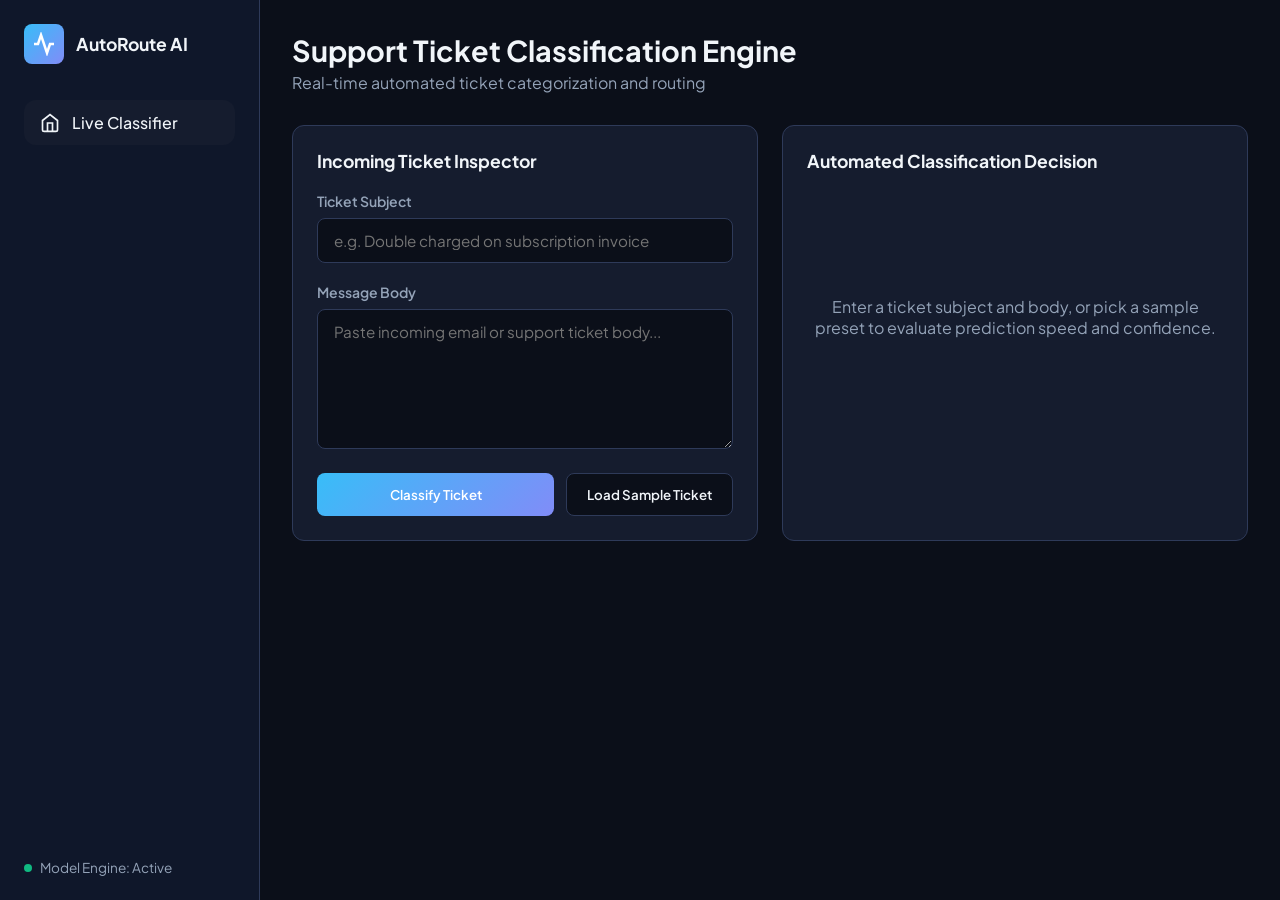
==== public/index.html @ 32f7f80a "add: initial commit" ====
<!DOCTYPE html>
<html lang="en">
<head>
  <meta charset="UTF-8">
  <meta name="viewport" content="width=device-width, initial-scale=1.0">
  <title>Smart Ticket Router - Enterprise Support Intelligence</title>
  <link rel="stylesheet" href="styles.css">
  <link href="https://fonts.googleapis.com/css2?family=Plus+Jakarta+Sans:wght@400;500;600;700;800&display=swap" rel="stylesheet">
</head>
<body>
  <div class="app-layout">
    <aside class="sidebar">
      <div class="brand">
        <div class="brand-icon">
          <svg width="24" height="24" viewBox="0 0 24 24" fill="none" stroke="currentColor" stroke-width="2.5"><path d="M22 12h-4l-3 9L9 3l-3 9H2"/></svg>
        </div>
        <h2>AutoRoute AI</h2>
      </div>

      <nav class="nav-menu">
        <a href="#" class="nav-item active">
          <svg width="20" height="20" viewBox="0 0 24 24" fill="none" stroke="currentColor" stroke-width="2"><path d="M3 9l9-7 9 7v11a2 2 0 0 1-2 2H5a2 2 0 0 1-2-2z"/><polyline points="9 22 9 12 15 12 15 22"/></svg>
          Live Classifier
        </a>
      </nav>

      <div class="sidebar-footer">
        <div class="status-indicator">
          <span class="dot"></span>
          <span>Model Engine: Active</span>
        </div>
      </div>
    </aside>

    <main class="main-content">
      <header class="top-bar">
        <div>
          <h1>Support Ticket Classification Engine</h1>
          <p>Real-time automated ticket categorization and routing</p>
        </div>
      </header>

      <div class="dashboard-grid">
        <div class="card input-card">
          <div class="card-header">
            <h3>Incoming Ticket Inspector</h3>
          </div>
          
          <div class="form-group">
            <label for="ticketSubject">Ticket Subject</label>
            <input type="text" id="ticketSubject" placeholder="e.g. Double charged on subscription invoice" />
          </div>

          <div class="form-group">
            <label for="ticketBody">Message Body</label>
            <textarea id="ticketBody" rows="6" placeholder="Paste incoming email or support ticket body..."></textarea>
          </div>

          <div class="button-group">
            <button id="classifyBtn" class="btn btn-primary">Classify Ticket</button>
            <button id="presetBtn" class="btn btn-secondary">Load Sample Ticket</button>
          </div>
        </div>

        <div class="card result-card">
          <div class="card-header">
            <h3>Automated Classification Decision</h3>
          </div>

          <div id="resultContainer" class="result-container empty">
            <div class="placeholder-state">
              <p>Enter a ticket subject and body, or pick a sample preset to evaluate prediction speed and confidence.</p>
            </div>
            
            <div class="prediction-content" style="display: none;">
              <div class="primary-decision">
                <span class="label">Predicted Category</span>
                <div class="badge-row">
                  <span id="categoryBadge" class="badge">Billing</span>
                  <span id="confidenceText" class="confidence">98.4% Confidence</span>
                </div>
              </div>

              <div class="probability-section">
                <h4>Class Probability Breakdown</h4>
                <div id="probabilityBars" class="bars-list"></div>
              </div>

              <div class="routing-action">
                <h4>System Action</h4>
                <div id="actionNote" class="action-box">Auto-routing to Billing Desk</div>
              </div>
            </div>
          </div>
        </div>
      </div>
    </main>
  </div>

  <script src="app.js"></script>
</body>
</html>
---- public/styles.css ----
:root {
  --bg-primary: #0b0f19;
  --bg-card: #151c2e;
  --bg-card-hover: #1c263d;
  --text-main: #f1f5f9;
  --text-muted: #94a3b8;
  --accent-blue: #38bdf8;
  --accent-purple: #818cf8;
  --border-color: #2e3a59;
  --radius: 12px;
}

* {
  margin: 0;
  padding: 0;
  box-sizing: border-box;
  font-family: 'Plus Jakarta Sans', sans-serif;
}

body {
  background-color: var(--bg-primary);
  color: var(--text-main);
  min-height: 100vh;
}

.app-layout {
  display: flex;
  min-height: 100vh;
}

.sidebar {
  width: 260px;
  background: #0f172a;
  border-right: 1px solid var(--border-color);
  padding: 24px;
  display: flex;
  flex-direction: column;
}

.brand {
  display: flex;
  align-items: center;
  gap: 12px;
  margin-bottom: 36px;
}

.brand-icon {
  background: linear-gradient(135deg, var(--accent-blue), var(--accent-purple));
  color: #fff;
  padding: 8px;
  border-radius: 8px;
  display: flex;
}

.brand h2 {
  font-size: 1.1rem;
  font-weight: 700;
}

.nav-menu {
  display: flex;
  flex-direction: column;
  gap: 8px;
}

.nav-item {
  display: flex;
  align-items: center;
  gap: 12px;
  padding: 12px 16px;
  color: var(--text-muted);
  text-decoration: none;
  border-radius: var(--radius);
  font-weight: 500;
  transition: all 0.2s;
}

.nav-item.active, .nav-item:hover {
  background: var(--bg-card);
  color: var(--text-main);
}

.sidebar-footer {
  margin-top: auto;
}

.status-indicator {
  display: flex;
  align-items: center;
  gap: 8px;
  font-size: 0.85rem;
  color: var(--text-muted);
}

.dot {
  width: 8px;
  height: 8px;
  background: #10b981;
  border-radius: 50%;
}

.main-content {
  flex: 1;
  padding: 32px;
}

.top-bar {
  margin-bottom: 32px;
}

.top-bar h1 {
  font-size: 1.8rem;
  font-weight: 700;
  margin-bottom: 4px;
}

.top-bar p {
  color: var(--text-muted);
}

.dashboard-grid {
  display: grid;
  grid-template-columns: 1fr 1fr;
  gap: 24px;
}

.card {
  background: var(--bg-card);
  border: 1px solid var(--border-color);
  border-radius: var(--radius);
  padding: 24px;
}

.card-header h3 {
  font-size: 1.1rem;
  margin-bottom: 20px;
}

.form-group {
  margin-bottom: 20px;
}

.form-group label {
  display: block;
  font-size: 0.875rem;
  font-weight: 600;
  color: var(--text-muted);
  margin-bottom: 8px;
}

input, textarea {
  width: 100%;
  background: var(--bg-primary);
  border: 1px solid var(--border-color);
  border-radius: 8px;
  padding: 12px 16px;
  color: var(--text-main);
  font-size: 0.95rem;
}

input:focus, textarea:focus {
  outline: none;
  border-color: var(--accent-blue);
}

.button-group {
  display: flex;
  gap: 12px;
}

.btn {
  padding: 12px 20px;
  border-radius: 8px;
  font-weight: 600;
  cursor: pointer;
  border: none;
  transition: all 0.2s;
}

.btn-primary {
  background: linear-gradient(135deg, var(--accent-blue), var(--accent-purple));
  color: #fff;
  flex: 1;
}

.btn-secondary {
  background: var(--bg-primary);
  color: var(--text-main);
  border: 1px solid var(--border-color);
}

.result-container.empty {
  display: flex;
  align-items: center;
  justify-content: center;
  min-height: 250px;
  color: var(--text-muted);
  text-align: center;
}

.primary-decision {
  margin-bottom: 24px;
}

.badge-row {
  display: flex;
  align-items: center;
  gap: 12px;
  margin-top: 8px;
}

.badge {
  background: rgba(56, 189, 248, 0.15);
  color: var(--accent-blue);
  padding: 8px 16px;
  border-radius: 20px;
  font-weight: 700;
  font-size: 1.1rem;
}

.bars-list {
  display: flex;
  flex-direction: column;
  gap: 12px;
  margin-top: 12px;
}

.prob-row {
  display: flex;
  flex-direction: column;
  gap: 4px;
}

.prob-labels {
  display: flex;
  justify-content: space-between;
  font-size: 0.85rem;
}

.prob-track {
  height: 8px;
  background: var(--bg-primary);
  border-radius: 4px;
  overflow: hidden;
}

.prob-fill {
  height: 100%;
  background: var(--accent-blue);
  transition: width 0.3s ease;
}

.action-box {
  background: var(--bg-primary);
  border: 1px solid var(--border-color);
  padding: 12px 16px;
  border-radius: 8px;
  margin-top: 8px;
  font-weight: 500;
}
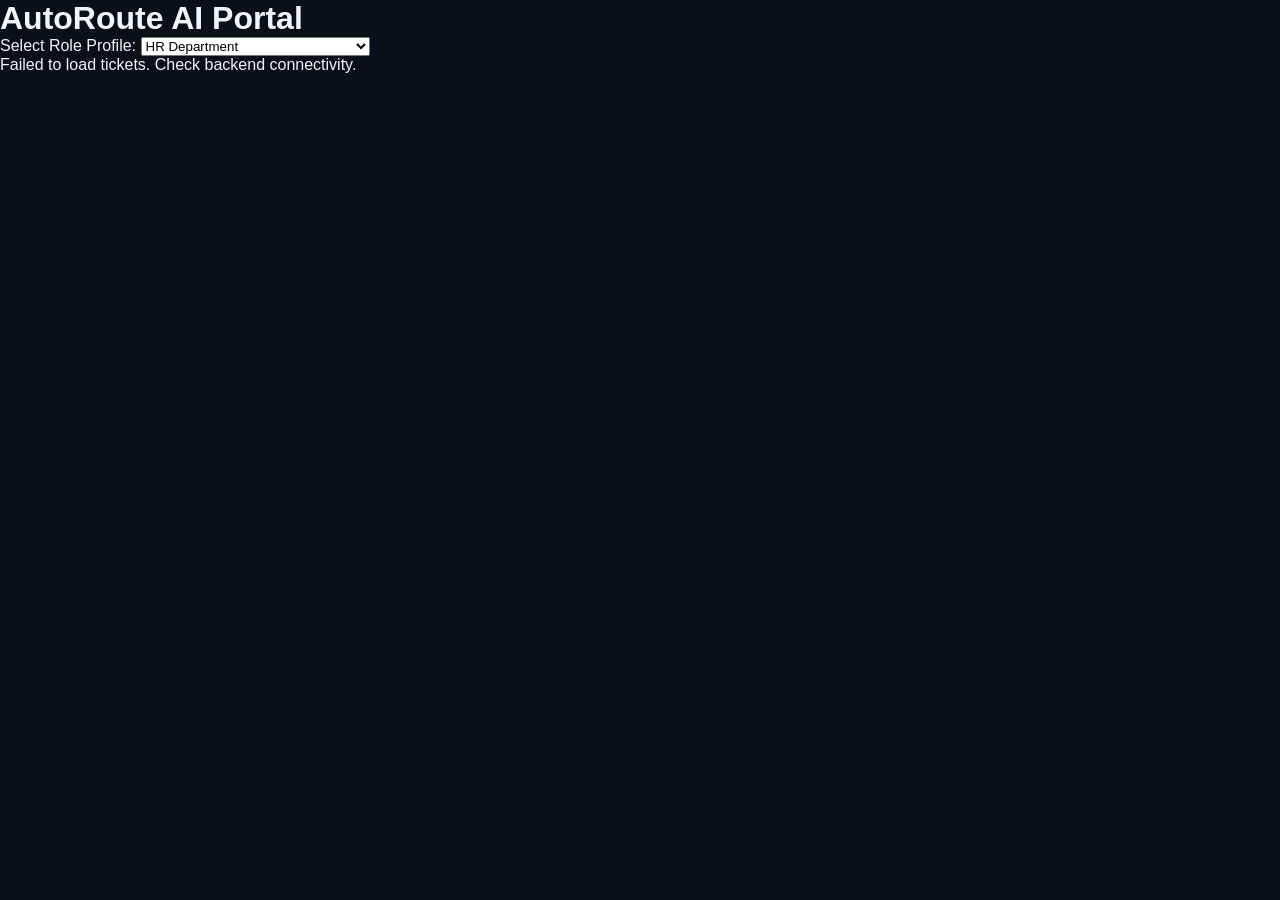
==== commit a724033a: "commit" ====
--- a/public/index.html
+++ b/public/index.html
@@ -3,100 +3,30 @@
 <head>
   <meta charset="UTF-8">
   <meta name="viewport" content="width=device-width, initial-scale=1.0">
-  <title>Smart Ticket Router - Enterprise Support Intelligence</title>
+  <title>AutoRoute AI - Ticket Management Portal</title>
   <link rel="stylesheet" href="styles.css">
-  <link href="https://fonts.googleapis.com/css2?family=Plus+Jakarta+Sans:wght@400;500;600;700;800&display=swap" rel="stylesheet">
 </head>
 <body>
-  <div class="app-layout">
-    <aside class="sidebar">
-      <div class="brand">
-        <div class="brand-icon">
-          <svg width="24" height="24" viewBox="0 0 24 24" fill="none" stroke="currentColor" stroke-width="2.5"><path d="M22 12h-4l-3 9L9 3l-3 9H2"/></svg>
-        </div>
-        <h2>AutoRoute AI</h2>
+  <div class="container">
+    <header>
+      <h1>AutoRoute AI Portal</h1>
+      <div class="role-selector">
+        <label for="profileSelect">Select Role Profile: </label>
+        <select id="profileSelect" onchange="switchRole()">
+          <option value="HR">HR Department</option>
+          <option value="Billing">Billing Department</option>
+          <option value="Technical">Technical Support</option>
+          <option value="General">General Inquiries</option>
+          <option value="Admin">Admin (Full Control + Probabilities)</option>
+        </select>
       </div>
+    </header>
 
-      <nav class="nav-menu">
-        <a href="#" class="nav-item active">
-          <svg width="20" height="20" viewBox="0 0 24 24" fill="none" stroke="currentColor" stroke-width="2"><path d="M3 9l9-7 9 7v11a2 2 0 0 1-2 2H5a2 2 0 0 1-2-2z"/><polyline points="9 22 9 12 15 12 15 22"/></svg>
-          Live Classifier
-        </a>
-      </nav>
-
-      <div class="sidebar-footer">
-        <div class="status-indicator">
-          <span class="dot"></span>
-          <span>Model Engine: Active</span>
-        </div>
-      </div>
-    </aside>
-
-    <main class="main-content">
-      <header class="top-bar">
-        <div>
-          <h1>Support Ticket Classification Engine</h1>
-          <p>Real-time automated ticket categorization and routing</p>
-        </div>
-      </header>
-
-      <div class="dashboard-grid">
-        <div class="card input-card">
-          <div class="card-header">
-            <h3>Incoming Ticket Inspector</h3>
-          </div>
-          
-          <div class="form-group">
-            <label for="ticketSubject">Ticket Subject</label>
-            <input type="text" id="ticketSubject" placeholder="e.g. Double charged on subscription invoice" />
-          </div>
-
-          <div class="form-group">
-            <label for="ticketBody">Message Body</label>
-            <textarea id="ticketBody" rows="6" placeholder="Paste incoming email or support ticket body..."></textarea>
-          </div>
-
-          <div class="button-group">
-            <button id="classifyBtn" class="btn btn-primary">Classify Ticket</button>
-            <button id="presetBtn" class="btn btn-secondary">Load Sample Ticket</button>
-          </div>
-        </div>
-
-        <div class="card result-card">
-          <div class="card-header">
-            <h3>Automated Classification Decision</h3>
-          </div>
-
-          <div id="resultContainer" class="result-container empty">
-            <div class="placeholder-state">
-              <p>Enter a ticket subject and body, or pick a sample preset to evaluate prediction speed and confidence.</p>
-            </div>
-            
-            <div class="prediction-content" style="display: none;">
-              <div class="primary-decision">
-                <span class="label">Predicted Category</span>
-                <div class="badge-row">
-                  <span id="categoryBadge" class="badge">Billing</span>
-                  <span id="confidenceText" class="confidence">98.4% Confidence</span>
-                </div>
-              </div>
-
-              <div class="probability-section">
-                <h4>Class Probability Breakdown</h4>
-                <div id="probabilityBars" class="bars-list"></div>
-              </div>
-
-              <div class="routing-action">
-                <h4>System Action</h4>
-                <div id="actionNote" class="action-box">Auto-routing to Billing Desk</div>
-              </div>
-            </div>
-          </div>
-        </div>
-      </div>
+    <main id="portalContent">
+      <div id="ticketsContainer" class="ticket-grid"></div>
     </main>
   </div>
-
+  <script src="config.js"></script>
   <script src="app.js"></script>
 </body>
 </html>
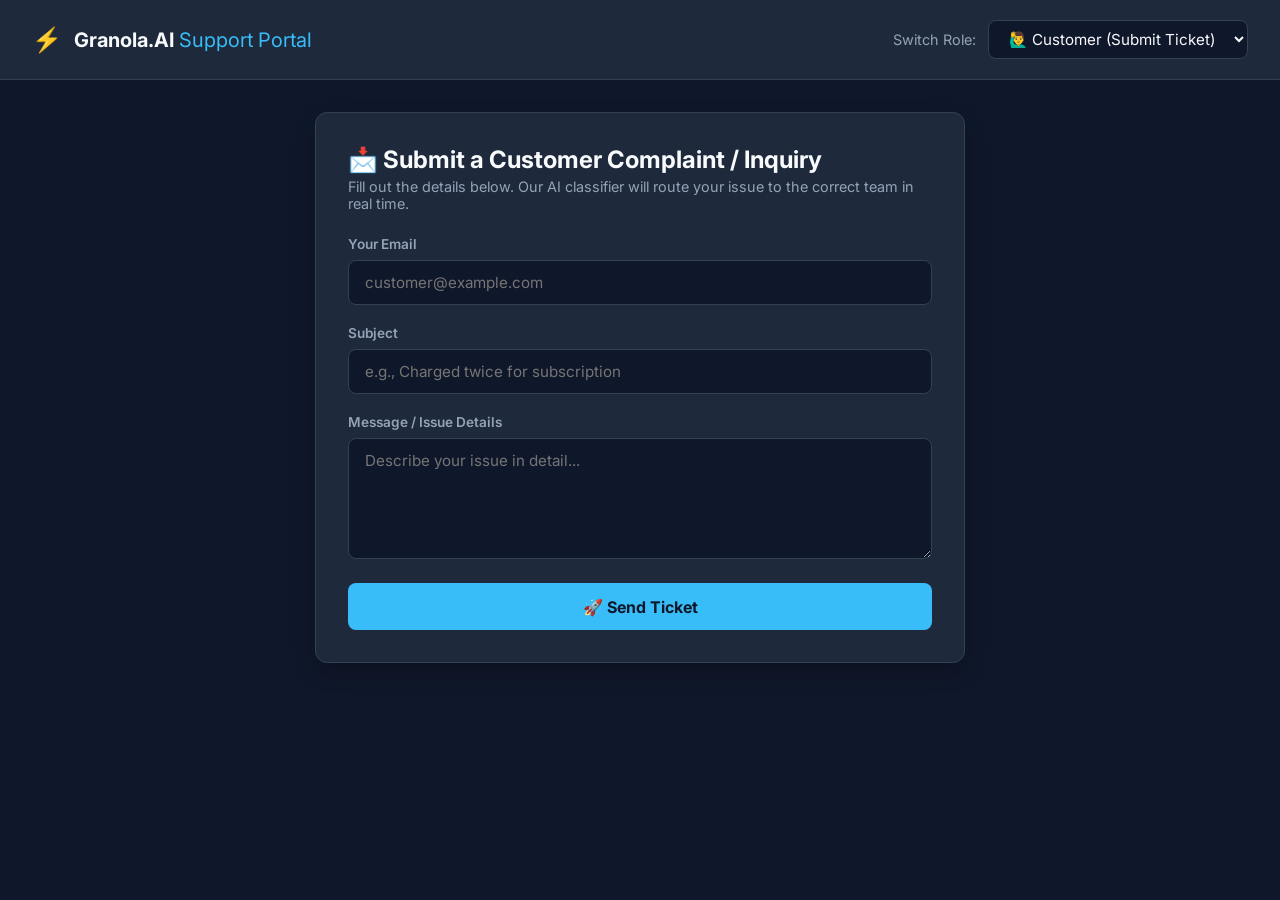
==== commit 0f1e9dd2: "commit" ====
--- a/public/index.html
+++ b/public/index.html
@@ -1,32 +1,81 @@
 <!DOCTYPE html>
 <html lang="en">
 <head>
-  <meta charset="UTF-8">
-  <meta name="viewport" content="width=device-width, initial-scale=1.0">
-  <title>AutoRoute AI - Ticket Management Portal</title>
-  <link rel="stylesheet" href="styles.css">
+    <meta charset="UTF-8">
+    <meta name="viewport" content="width=device-width, initial-scale=1.0">
+    <title>Granola.AI Support Hub</title>
+    <link rel="stylesheet" href="styles.css">
+    <link rel="preconnect" href="https://fonts.googleapis.com">
+    <link rel="preconnect" href="https://fonts.gstatic.com" crossorigin>
+    <link href="https://fonts.googleapis.com/css2?family=Inter:wght@400;500;600;700&display=swap" rel="stylesheet">
 </head>
 <body>
-  <div class="container">
-    <header>
-      <h1>AutoRoute AI Portal</h1>
-      <div class="role-selector">
-        <label for="profileSelect">Select Role Profile: </label>
-        <select id="profileSelect" onchange="switchRole()">
-          <option value="HR">HR Department</option>
-          <option value="Billing">Billing Department</option>
-          <option value="Technical">Technical Support</option>
-          <option value="General">General Inquiries</option>
-          <option value="Admin">Admin (Full Control + Probabilities)</option>
-        </select>
-      </div>
+    <header class="app-header">
+        <div class="logo">
+            <span class="logo-icon">⚡</span>
+            <h1>Granola.AI <span>Support Portal</span></h1>
+        </div>
+        <div class="role-selector-container">
+            <label for="profileSelect">Switch Role:</label>
+            <select id="profileSelect" onchange="switchRole()">
+                <option value="Customer">🙋‍♂️ Customer (Submit Ticket)</option>
+                <option value="Technical">💻 Technical Support</option>
+                <option value="Billing">💳 Billing & Finance</option>
+                <option value="HR">👥 Human Resources</option>
+                <option value="Admin">🛡️ System Administrator</option>
+            </select>
+        </div>
     </header>
 
-    <main id="portalContent">
-      <div id="ticketsContainer" class="ticket-grid"></div>
+    <main class="container">
+        <!-- Customer View: Submit Ticket Form -->
+        <section id="customerView" class="dashboard-section active">
+            <div class="card form-card">
+                <h2>📩 Submit a Customer Complaint / Inquiry</h2>
+                <p class="subtitle">Fill out the details below. Our AI classifier will route your issue to the correct team in real time.</p>
+                <form id="ticketForm" onsubmit="handleTicketSubmit(event)">
+                    <div class="form-group">
+                        <label for="senderEmail">Your Email</label>
+                        <input type="email" id="senderEmail" placeholder="customer@example.com" required>
+                    </div>
+                    <div class="form-group">
+                        <label for="subject">Subject</label>
+                        <input type="text" id="subject" placeholder="e.g., Charged twice for subscription" required>
+                    </div>
+                    <div class="form-group">
+                        <label for="body">Message / Issue Details</label>
+                        <textarea id="body" rows="5" placeholder="Describe your issue in detail..." required></textarea>
+                    </div>
+                    <button type="submit" id="submitBtn" class="btn primary-btn">
+                        <span>🚀 Send Ticket</span>
+                    </button>
+                </form>
+                <div id="submitStatus" class="status-banner"></div>
+            </div>
+        </section>
+
+        <!-- Department Queue View -->
+        <section id="departmentView" class="dashboard-section">
+            <div class="dashboard-header">
+                <h2 id="deptTitle">Department Queue</h2>
+                <span id="ticketCountBadge" class="badge count-badge">0 Tickets</span>
+            </div>
+            <div id="departmentTickets" class="tickets-grid"></div>
+        </section>
+
+        <!-- Admin Dashboard View -->
+        <section id="adminView" class="dashboard-section">
+            <div class="dashboard-header">
+                <h2>🛡️ System Administrator Oversight</h2>
+                <p class="subtitle">Full ML routing transparency, confidence metrics, and category probabilities.</p>
+            </div>
+            <div class="card table-card">
+                <div id="adminTableContainer"></div>
+            </div>
+        </section>
     </main>
-  </div>
-  <script src="config.js"></script>
-  <script src="app.js"></script>
+
+    <script src="config.js"></script>
+    <script src="app.js"></script>
 </body>
 </html>
--- a/public/styles.css
+++ b/public/styles.css
@@ -1,260 +1,273 @@
 :root {
-  --bg-primary: #0b0f19;
-  --bg-card: #151c2e;
-  --bg-card-hover: #1c263d;
-  --text-main: #f1f5f9;
-  --text-muted: #94a3b8;
-  --accent-blue: #38bdf8;
-  --accent-purple: #818cf8;
-  --border-color: #2e3a59;
-  --radius: 12px;
+    --bg-color: #0f172a;
+    --card-bg: #1e293b;
+    --card-border: #334155;
+    --text-main: #f8fafc;
+    --text-muted: #94a3b8;
+    --accent-blue: #38bdf8;
+    --accent-green: #22c55e;
+    --accent-purple: #a855f7;
+    --accent-orange: #f97316;
+    --danger-red: #ef4444;
 }
 
 * {
-  margin: 0;
-  padding: 0;
-  box-sizing: border-box;
-  font-family: 'Plus Jakarta Sans', sans-serif;
+    box-sizing: border-box;
+    margin: 0;
+    padding: 0;
+    font-family: 'Inter', sans-serif;
 }
 
 body {
-  background-color: var(--bg-primary);
-  color: var(--text-main);
-  min-height: 100vh;
-}
-
-.app-layout {
-  display: flex;
-  min-height: 100vh;
-}
-
-.sidebar {
-  width: 260px;
-  background: #0f172a;
-  border-right: 1px solid var(--border-color);
-  padding: 24px;
-  display: flex;
-  flex-direction: column;
-}
-
-.brand {
-  display: flex;
-  align-items: center;
-  gap: 12px;
-  margin-bottom: 36px;
-}
-
-.brand-icon {
-  background: linear-gradient(135deg, var(--accent-blue), var(--accent-purple));
-  color: #fff;
-  padding: 8px;
-  border-radius: 8px;
-  display: flex;
-}
-
-.brand h2 {
-  font-size: 1.1rem;
-  font-weight: 700;
-}
-
-.nav-menu {
-  display: flex;
-  flex-direction: column;
-  gap: 8px;
-}
-
-.nav-item {
-  display: flex;
-  align-items: center;
-  gap: 12px;
-  padding: 12px 16px;
-  color: var(--text-muted);
-  text-decoration: none;
-  border-radius: var(--radius);
-  font-weight: 500;
-  transition: all 0.2s;
-}
-
-.nav-item.active, .nav-item:hover {
-  background: var(--bg-card);
-  color: var(--text-main);
-}
-
-.sidebar-footer {
-  margin-top: auto;
-}
-
-.status-indicator {
-  display: flex;
-  align-items: center;
-  gap: 8px;
-  font-size: 0.85rem;
-  color: var(--text-muted);
-}
-
-.dot {
-  width: 8px;
-  height: 8px;
-  background: #10b981;
-  border-radius: 50%;
-}
-
-.main-content {
-  flex: 1;
-  padding: 32px;
-}
-
-.top-bar {
-  margin-bottom: 32px;
-}
-
-.top-bar h1 {
-  font-size: 1.8rem;
-  font-weight: 700;
-  margin-bottom: 4px;
-}
-
-.top-bar p {
-  color: var(--text-muted);
-}
-
-.dashboard-grid {
-  display: grid;
-  grid-template-columns: 1fr 1fr;
-  gap: 24px;
-}
-
+    background-color: var(--bg-color);
+    color: var(--text-main);
+    min-height: 100vh;
+    padding-bottom: 2rem;
+}
+
+/* Header */
+.app-header {
+    background: var(--card-bg);
+    border-bottom: 1px solid var(--card-border);
+    padding: 1.25rem 2rem;
+    display: flex;
+    justify-content: space-between;
+    align-items: center;
+}
+
+.logo {
+    display: flex;
+    align-items: center;
+    gap: 0.75rem;
+}
+
+.logo-icon {
+    font-size: 1.5rem;
+}
+
+.logo h1 {
+    font-size: 1.25rem;
+    font-weight: 700;
+}
+
+.logo h1 span {
+    color: var(--accent-blue);
+    font-weight: 400;
+}
+
+.role-selector-container {
+    display: flex;
+    align-items: center;
+    gap: 0.75rem;
+}
+
+.role-selector-container label {
+    font-size: 0.9rem;
+    color: var(--text-muted);
+}
+
+select {
+    background: var(--bg-color);
+    color: var(--text-main);
+    border: 1px solid var(--card-border);
+    padding: 0.5rem 1rem;
+    border-radius: 8px;
+    font-size: 0.95rem;
+    outline: none;
+    cursor: pointer;
+}
+
+select:focus {
+    border-color: var(--accent-blue);
+}
+
+/* Layout Container */
+.container {
+    max-width: 1200px;
+    margin: 2rem auto;
+    padding: 0 1.5rem;
+}
+
+.dashboard-section {
+    display: none;
+}
+
+.dashboard-section.active {
+    display: block;
+}
+
+/* Cards & Forms */
 .card {
-  background: var(--bg-card);
-  border: 1px solid var(--border-color);
-  border-radius: var(--radius);
-  padding: 24px;
-}
-
-.card-header h3 {
-  font-size: 1.1rem;
-  margin-bottom: 20px;
+    background: var(--card-bg);
+    border: 1px solid var(--card-border);
+    border-radius: 12px;
+    padding: 2rem;
+    box-shadow: 0 10px 25px -5px rgba(0, 0, 0, 0.3);
+}
+
+.form-card {
+    max-width: 650px;
+    margin: 0 auto;
+}
+
+.subtitle {
+    color: var(--text-muted);
+    font-size: 0.9rem;
+    margin-top: 0.25rem;
+    margin-bottom: 1.5rem;
 }
 
 .form-group {
-  margin-bottom: 20px;
+    margin-bottom: 1.25rem;
 }
 
 .form-group label {
-  display: block;
-  font-size: 0.875rem;
-  font-weight: 600;
-  color: var(--text-muted);
-  margin-bottom: 8px;
-}
-
-input, textarea {
-  width: 100%;
-  background: var(--bg-primary);
-  border: 1px solid var(--border-color);
-  border-radius: 8px;
-  padding: 12px 16px;
-  color: var(--text-main);
-  font-size: 0.95rem;
+    display: block;
+    font-size: 0.85rem;
+    font-weight: 600;
+    color: var(--text-muted);
+    margin-bottom: 0.5rem;
+}
+
+input[type="text"],
+input[type="email"],
+textarea {
+    width: 100%;
+    background: var(--bg-color);
+    border: 1px solid var(--card-border);
+    border-radius: 8px;
+    padding: 0.75rem 1rem;
+    color: var(--text-main);
+    font-size: 0.95rem;
+    outline: none;
 }
 
 input:focus, textarea:focus {
-  outline: none;
-  border-color: var(--accent-blue);
-}
-
-.button-group {
-  display: flex;
-  gap: 12px;
+    border-color: var(--accent-blue);
 }
 
 .btn {
-  padding: 12px 20px;
-  border-radius: 8px;
-  font-weight: 600;
-  cursor: pointer;
-  border: none;
-  transition: all 0.2s;
-}
-
-.btn-primary {
-  background: linear-gradient(135deg, var(--accent-blue), var(--accent-purple));
-  color: #fff;
-  flex: 1;
-}
-
-.btn-secondary {
-  background: var(--bg-primary);
-  color: var(--text-main);
-  border: 1px solid var(--border-color);
-}
-
-.result-container.empty {
-  display: flex;
-  align-items: center;
-  justify-content: center;
-  min-height: 250px;
-  color: var(--text-muted);
-  text-align: center;
-}
-
-.primary-decision {
-  margin-bottom: 24px;
-}
-
-.badge-row {
-  display: flex;
-  align-items: center;
-  gap: 12px;
-  margin-top: 8px;
+    width: 100%;
+    padding: 0.85rem;
+    background: var(--accent-blue);
+    color: #0f172a;
+    border: none;
+    border-radius: 8px;
+    font-size: 1rem;
+    font-weight: 700;
+    cursor: pointer;
+    transition: opacity 0.2s ease;
+}
+
+.btn:hover {
+    opacity: 0.9;
+}
+
+.status-banner {
+    margin-top: 1rem;
+    padding: 0.75rem;
+    border-radius: 8px;
+    font-size: 0.9rem;
+    display: none;
+}
+
+.status-banner.success {
+    display: block;
+    background: rgba(34, 197, 94, 0.15);
+    border: 1px solid var(--accent-green);
+    color: var(--accent-green);
+}
+
+.status-banner.error {
+    display: block;
+    background: rgba(239, 68, 68, 0.15);
+    border: 1px solid var(--danger-red);
+    color: var(--danger-red);
+}
+
+/* Dashboard Grids */
+.dashboard-header {
+    display: flex;
+    justify-content: space-between;
+    align-items: center;
+    margin-bottom: 1.5rem;
+}
+
+.tickets-grid {
+    display: grid;
+    grid-template-columns: repeat(auto-fill, minmax(320px, 1fr));
+    gap: 1.25rem;
+}
+
+.ticket-card {
+    background: var(--card-bg);
+    border: 1px solid var(--card-border);
+    border-radius: 10px;
+    padding: 1.25rem;
+    display: flex;
+    flex-direction: column;
+    gap: 0.75rem;
+}
+
+.ticket-card h3 {
+    font-size: 1.1rem;
+    color: var(--text-main);
+}
+
+.ticket-card .meta {
+    font-size: 0.8rem;
+    color: var(--text-muted);
+}
+
+.ticket-card .body {
+    font-size: 0.9rem;
+    color: #cbd5e1;
+    line-height: 1.4;
 }
 
 .badge {
-  background: rgba(56, 189, 248, 0.15);
-  color: var(--accent-blue);
-  padding: 8px 16px;
-  border-radius: 20px;
-  font-weight: 700;
-  font-size: 1.1rem;
-}
-
-.bars-list {
-  display: flex;
-  flex-direction: column;
-  gap: 12px;
-  margin-top: 12px;
-}
-
-.prob-row {
-  display: flex;
-  flex-direction: column;
-  gap: 4px;
-}
-
-.prob-labels {
-  display: flex;
-  justify-content: space-between;
-  font-size: 0.85rem;
-}
-
-.prob-track {
-  height: 8px;
-  background: var(--bg-primary);
-  border-radius: 4px;
-  overflow: hidden;
-}
-
-.prob-fill {
-  height: 100%;
-  background: var(--accent-blue);
-  transition: width 0.3s ease;
-}
-
-.action-box {
-  background: var(--bg-primary);
-  border: 1px solid var(--border-color);
-  padding: 12px 16px;
-  border-radius: 8px;
-  margin-top: 8px;
-  font-weight: 500;
+    padding: 0.25rem 0.6rem;
+    border-radius: 20px;
+    font-size: 0.75rem;
+    font-weight: 600;
+    display: inline-block;
+}
+
+.count-badge {
+    background: var(--card-border);
+    color: var(--text-main);
+}
+
+.confidence-tag {
+    color: var(--accent-green);
+    font-weight: 600;
+}
+
+/* Admin Table */
+.table-card {
+    overflow-x: auto;
+    padding: 1rem;
+}
+
+.admin-table {
+    width: 100%;
+    border-collapse: collapse;
+    text-align: left;
+}
+
+.admin-table th, .admin-table td {
+    padding: 0.85rem 1rem;
+    border-bottom: 1px solid var(--card-border);
+    font-size: 0.85rem;
+}
+
+.admin-table th {
+    color: var(--text-muted);
+    font-weight: 600;
+}
+
+.prob-matrix {
+    font-family: monospace;
+    font-size: 0.8rem;
+    color: var(--accent-blue);
 }
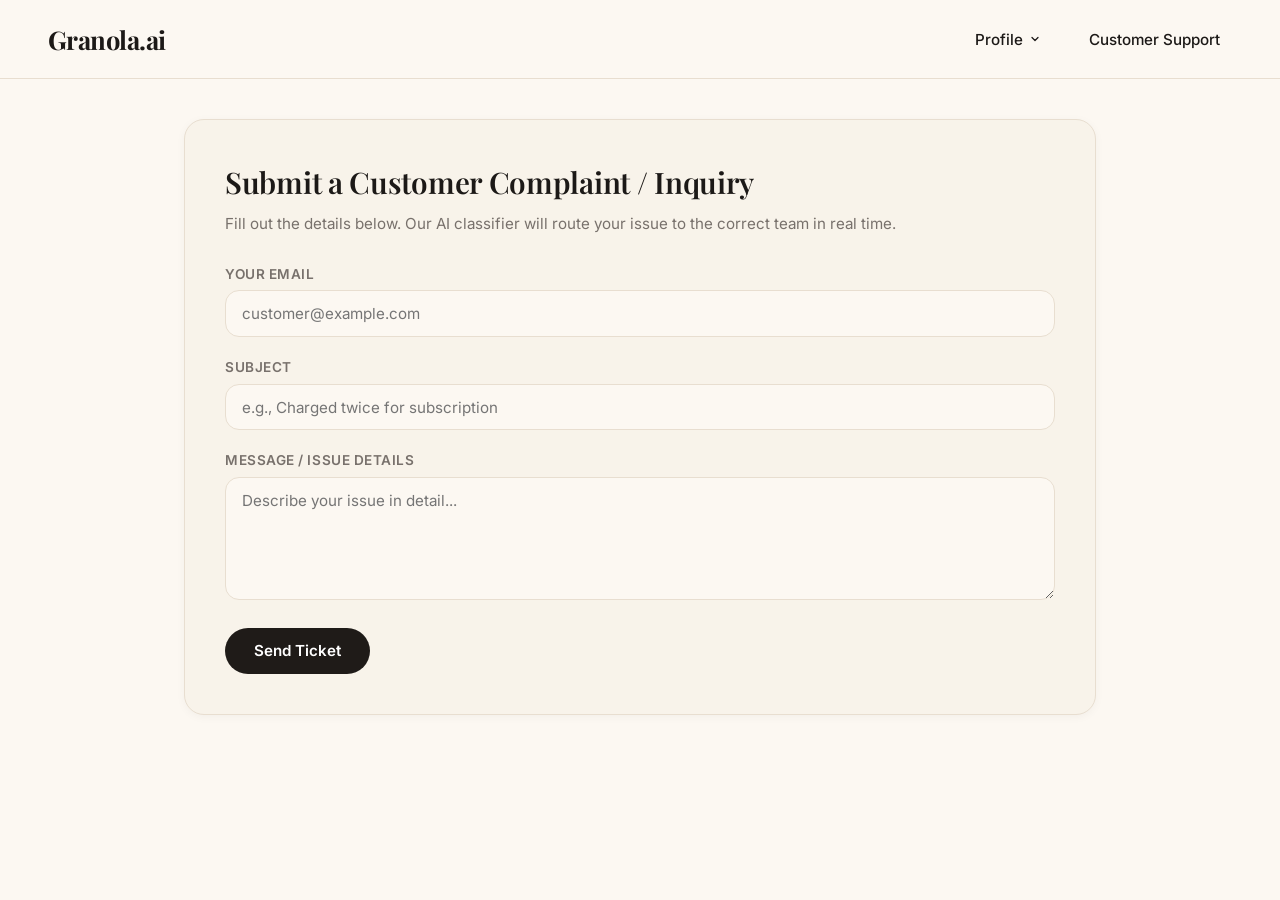
==== commit fc6793dd: "commit" ====
--- a/public/index.html
+++ b/public/index.html
@@ -3,35 +3,51 @@
 <head>
     <meta charset="UTF-8">
     <meta name="viewport" content="width=device-width, initial-scale=1.0">
-    <title>Granola.AI Support Hub</title>
+    <title>Granola.ai</title>
     <link rel="stylesheet" href="styles.css">
     <link rel="preconnect" href="https://fonts.googleapis.com">
     <link rel="preconnect" href="https://fonts.gstatic.com" crossorigin>
-    <link href="https://fonts.googleapis.com/css2?family=Inter:wght@400;500;600;700&display=swap" rel="stylesheet">
+    <link href="https://fonts.googleapis.com/css2?family=Inter:wght@400;500;600;700&family=Playfair+Display:ital,wght@0,500;0,600;0,700;1,400&display=swap" rel="stylesheet">
 </head>
 <body>
     <header class="app-header">
         <div class="logo">
-            <span class="logo-icon">⚡</span>
-            <h1>Granola.AI <span>Support Portal</span></h1>
+            <a href="#" class="brand-title">Granola.ai</a>
         </div>
-        <div class="role-selector-container">
-            <label for="profileSelect">Switch Role:</label>
-            <select id="profileSelect" onchange="switchRole()">
-                <option value="Customer">🙋‍♂️ Customer (Submit Ticket)</option>
-                <option value="Technical">💻 Technical Support</option>
-                <option value="Billing">💳 Billing & Finance</option>
-                <option value="HR">👥 Human Resources</option>
-                <option value="Admin">🛡️ System Administrator</option>
-            </select>
-        </div>
+        
+        <nav class="main-nav">
+            <div class="nav-item dropdown">
+                <button class="dropdown-toggle" id="profileDropdownBtn">
+                    Profile
+                    <svg class="dropdown-chevron" width="12" height="12" viewBox="0 0 24 24" fill="none" stroke="currentColor" stroke-width="2.5" stroke-linecap="round" stroke-linejoin="round"><polyline points="6 9 12 15 18 9"></polyline></svg>
+                </button>
+                <div class="dropdown-menu">
+                    <!-- The value maps to internal logic while text stays clean -->
+                    <button class="dropdown-item" onclick="selectRole('HR')">HR</button>
+                    <button class="dropdown-item" onclick="selectRole('Billing')">Billing</button>
+                    <button class="dropdown-item" onclick="selectRole('Technical')">Technical</button>
+                    <button class="dropdown-item" onclick="selectRole('Admin')">Admin</button>
+                </div>
+            </div>
+            
+            <button class="nav-link" id="customerSupportBtn" onclick="selectRole('Customer')">Customer Support</button>
+        </nav>
+
+        <!-- Hidden select for full backward-compatibility with original JS logic -->
+        <select id="profileSelect" onchange="switchRole()" style="display: none;">
+            <option value="Customer">Customer</option>
+            <option value="Technical">Technical</option>
+            <option value="Billing">Billing</option>
+            <option value="HR">HR</option>
+            <option value="Admin">Admin</option>
+        </select>
     </header>
 
     <main class="container">
         <!-- Customer View: Submit Ticket Form -->
         <section id="customerView" class="dashboard-section active">
             <div class="card form-card">
-                <h2>📩 Submit a Customer Complaint / Inquiry</h2>
+                <h2>Submit a Customer Complaint / Inquiry</h2>
                 <p class="subtitle">Fill out the details below. Our AI classifier will route your issue to the correct team in real time.</p>
                 <form id="ticketForm" onsubmit="handleTicketSubmit(event)">
                     <div class="form-group">
@@ -47,7 +63,7 @@
                         <textarea id="body" rows="5" placeholder="Describe your issue in detail..." required></textarea>
                     </div>
                     <button type="submit" id="submitBtn" class="btn primary-btn">
-                        <span>🚀 Send Ticket</span>
+                        <span>Send Ticket</span>
                     </button>
                 </form>
                 <div id="submitStatus" class="status-banner"></div>
@@ -66,7 +82,7 @@
         <!-- Admin Dashboard View -->
         <section id="adminView" class="dashboard-section">
             <div class="dashboard-header">
-                <h2>🛡️ System Administrator Oversight</h2>
+                <h2>System Administrator Oversight</h2>
                 <p class="subtitle">Full ML routing transparency, confidence metrics, and category probabilities.</p>
             </div>
             <div class="card table-card">
@@ -75,7 +91,7 @@
         </section>
     </main>
 
-    <script src="config.js"></script>
+    <script src="classifier.js"></script>
     <script src="app.js"></script>
 </body>
 </html>
--- a/public/styles.css
+++ b/public/styles.css
@@ -1,90 +1,146 @@
+/* Granola.ai Aesthetic Theme matched directly from UI Image */
 :root {
-    --bg-color: #0f172a;
-    --card-bg: #1e293b;
-    --card-border: #334155;
-    --text-main: #f8fafc;
-    --text-muted: #94a3b8;
-    --accent-blue: #38bdf8;
-    --accent-green: #22c55e;
-    --accent-purple: #a855f7;
-    --accent-orange: #f97316;
-    --danger-red: #ef4444;
+    --bg-main: #fcf8f2;             /* Warm soft cream main background */
+    --bg-card: #f8f3ea;             /* Slightly darker warm tone for inner cards */
+    --bg-card-hover: #f3ede2;
+    --border-color: #e8ded0;         /* Soft warm beige borders */
+    --border-focus: #c5b49e;
+    
+    --text-primary: #1c1917;        /* Very dark brownish-black for text */
+    --text-secondary: #78716c;      /* Muted brown-grey subtext */
+    --text-muted: #a8a29e;
+    
+    --accent-dark: #1f1b18;         /* High-contrast dark charcoal pill/buttons */
+    --accent-dark-hover: #342e29;
+    
+    --font-heading: 'Playfair Display', Georgia, serif;
+    --font-body: 'Inter', -apple-system, BlinkMacSystemFont, sans-serif;
+    
+    --radius-sm: 8px;
+    --radius-md: 14px;
+    --radius-lg: 20px;
+    --radius-full: 9999px;
+    
+    --shadow-subtle: 0 4px 20px rgba(0, 0, 0, 0.03);
+    --shadow-card: 0 2px 10px rgba(28, 25, 23, 0.04);
 }
 
 * {
     box-sizing: border-box;
     margin: 0;
     padding: 0;
-    font-family: 'Inter', sans-serif;
 }
 
 body {
-    background-color: var(--bg-color);
-    color: var(--text-main);
+    background-color: var(--bg-main);
+    color: var(--text-primary);
+    font-family: var(--font-body);
+    font-size: 15px;
+    line-height: 1.5;
+    -webkit-font-smoothing: antialiased;
     min-height: 100vh;
-    padding-bottom: 2rem;
-}
-
-/* Header */
+}
+
+/* Header & Top Navigation Bar */
 .app-header {
-    background: var(--card-bg);
-    border-bottom: 1px solid var(--card-border);
-    padding: 1.25rem 2rem;
     display: flex;
     justify-content: space-between;
     align-items: center;
-}
-
-.logo {
+    padding: 1.25rem 3rem;
+    background-color: var(--bg-main);
+    border-bottom: 1px solid var(--border-color);
+}
+
+.brand-title {
+    font-family: var(--font-heading);
+    font-size: 1.6rem;
+    font-weight: 700;
+    color: var(--text-primary);
+    text-decoration: none;
+    letter-spacing: -0.02em;
+}
+
+.main-nav {
     display: flex;
     align-items: center;
-    gap: 0.75rem;
-}
-
-.logo-icon {
-    font-size: 1.5rem;
-}
-
-.logo h1 {
-    font-size: 1.25rem;
-    font-weight: 700;
-}
-
-.logo h1 span {
-    color: var(--accent-blue);
-    font-weight: 400;
-}
-
-.role-selector-container {
+    gap: 1.5rem;
+}
+
+/* Nav Item Buttons & Dropdowns */
+.nav-link, 
+.dropdown-toggle {
+    background: transparent;
+    border: none;
+    color: var(--text-primary);
+    font-family: var(--font-body);
+    font-size: 0.95rem;
+    font-weight: 500;
+    cursor: pointer;
+    padding: 0.5rem 0.75rem;
+    border-radius: var(--radius-sm);
+    transition: background-color 0.2s ease, color 0.2s ease;
     display: flex;
     align-items: center;
-    gap: 0.75rem;
-}
-
-.role-selector-container label {
+    gap: 0.35rem;
+}
+
+.nav-link:hover, 
+.dropdown-toggle:hover {
+    background-color: var(--border-color);
+}
+
+.dropdown {
+    position: relative;
+}
+
+.dropdown-chevron {
+    transition: transform 0.2s ease;
+}
+
+.dropdown:hover .dropdown-chevron {
+    transform: rotate(180deg);
+}
+
+.dropdown-menu {
+    display: none;
+    position: absolute;
+    top: 100%;
+    left: 0;
+    background-color: var(--bg-card);
+    border: 1px solid var(--border-color);
+    border-radius: var(--radius-md);
+    box-shadow: var(--shadow-subtle);
+    padding: 0.5rem;
+    min-width: 140px;
+    z-index: 100;
+}
+
+.dropdown:hover .dropdown-menu {
+    display: flex;
+    flex-direction: column;
+}
+
+.dropdown-item {
+    background: transparent;
+    border: none;
+    text-align: left;
+    padding: 0.6rem 1rem;
+    font-family: var(--font-body);
     font-size: 0.9rem;
-    color: var(--text-muted);
-}
-
-select {
-    background: var(--bg-color);
-    color: var(--text-main);
-    border: 1px solid var(--card-border);
-    padding: 0.5rem 1rem;
-    border-radius: 8px;
-    font-size: 0.95rem;
-    outline: none;
+    color: var(--text-primary);
     cursor: pointer;
-}
-
-select:focus {
-    border-color: var(--accent-blue);
+    border-radius: var(--radius-sm);
+    transition: background-color 0.15s ease;
+}
+
+.dropdown-item:hover {
+    background-color: var(--border-color);
 }
 
 /* Layout Container */
 .container {
-    max-width: 1200px;
-    margin: 2rem auto;
+    max-width: 960px;
+    margin: 2.5rem auto;
     padding: 0 1.5rem;
 }
 
@@ -96,96 +152,124 @@
     display: block;
 }
 
-/* Cards & Forms */
+/* Headings matching Granola image typography */
+h1, h2, h3 {
+    font-family: var(--font-heading);
+    color: var(--text-primary);
+    letter-spacing: -0.01em;
+}
+
+h2 {
+    font-size: 1.85rem;
+    font-weight: 600;
+    margin-bottom: 0.5rem;
+}
+
+h3 {
+    font-size: 1.25rem;
+    font-weight: 600;
+}
+
+.subtitle {
+    color: var(--text-secondary);
+    font-size: 0.95rem;
+    margin-bottom: 1.75rem;
+}
+
+/* Card Styling */
 .card {
-    background: var(--card-bg);
-    border: 1px solid var(--card-border);
-    border-radius: 12px;
-    padding: 2rem;
-    box-shadow: 0 10px 25px -5px rgba(0, 0, 0, 0.3);
-}
-
-.form-card {
-    max-width: 650px;
-    margin: 0 auto;
-}
-
-.subtitle {
-    color: var(--text-muted);
-    font-size: 0.9rem;
-    margin-top: 0.25rem;
-    margin-bottom: 1.5rem;
-}
-
+    background-color: var(--bg-card);
+    border: 1px solid var(--border-color);
+    border-radius: var(--radius-lg);
+    padding: 2.5rem;
+    box-shadow: var(--shadow-card);
+}
+
+/* Form Controls */
 .form-group {
     margin-bottom: 1.25rem;
-}
-
-.form-group label {
-    display: block;
+    display: flex;
+    flex-direction: column;
+    gap: 0.4rem;
+}
+
+label {
     font-size: 0.85rem;
     font-weight: 600;
-    color: var(--text-muted);
-    margin-bottom: 0.5rem;
+    color: var(--text-secondary);
+    text-transform: uppercase;
+    letter-spacing: 0.04em;
 }
 
 input[type="text"],
 input[type="email"],
 textarea {
     width: 100%;
-    background: var(--bg-color);
-    border: 1px solid var(--card-border);
-    border-radius: 8px;
-    padding: 0.75rem 1rem;
-    color: var(--text-main);
+    background-color: var(--bg-main);
+    border: 1px solid var(--border-color);
+    border-radius: var(--radius-md);
+    padding: 0.8rem 1rem;
+    font-family: var(--font-body);
     font-size: 0.95rem;
+    color: var(--text-primary);
     outline: none;
-}
-
-input:focus, textarea:focus {
-    border-color: var(--accent-blue);
-}
-
-.btn {
-    width: 100%;
-    padding: 0.85rem;
-    background: var(--accent-blue);
-    color: #0f172a;
+    transition: border-color 0.2s ease, box-shadow 0.2s ease;
+}
+
+input:focus,
+textarea:focus {
+    border-color: var(--border-focus);
+    box-shadow: 0 0 0 3px rgba(197, 180, 158, 0.2);
+}
+
+/* Buttons */
+.btn.primary-btn {
+    background-color: var(--accent-dark);
+    color: #ffffff;
     border: none;
-    border-radius: 8px;
-    font-size: 1rem;
-    font-weight: 700;
+    border-radius: var(--radius-full);
+    padding: 0.85rem 1.8rem;
+    font-family: var(--font-body);
+    font-size: 0.95rem;
+    font-weight: 600;
     cursor: pointer;
-    transition: opacity 0.2s ease;
-}
-
-.btn:hover {
-    opacity: 0.9;
-}
-
+    transition: background-color 0.2s ease, transform 0.1s ease;
+    margin-top: 0.5rem;
+}
+
+.btn.primary-btn:hover {
+    background-color: var(--accent-dark-hover);
+}
+
+.btn.primary-btn:disabled {
+    opacity: 0.6;
+    cursor: not-allowed;
+}
+
+/* Status Banners & Tags */
 .status-banner {
-    margin-top: 1rem;
-    padding: 0.75rem;
-    border-radius: 8px;
+    margin-top: 1.25rem;
+    padding: 0.85rem 1.2rem;
+    border-radius: var(--radius-md);
     font-size: 0.9rem;
     display: none;
 }
 
 .status-banner.success {
     display: block;
-    background: rgba(34, 197, 94, 0.15);
-    border: 1px solid var(--accent-green);
-    color: var(--accent-green);
+    background-color: #eef7f2;
+    color: #276749;
+    border: 1px solid #c6f6d5;
 }
 
 .status-banner.error {
     display: block;
-    background: rgba(239, 68, 68, 0.15);
-    border: 1px solid var(--danger-red);
-    color: var(--danger-red);
-}
-
-/* Dashboard Grids */
+    background-color: #fff5f5;
+    color: #9b2c2c;
+    border: 1px solid #fed7d7;
+}
+
+/* Department Queue Grid & Cards */
 .dashboard-header {
     display: flex;
     justify-content: space-between;
@@ -195,79 +279,85 @@
 
 .tickets-grid {
     display: grid;
-    grid-template-columns: repeat(auto-fill, minmax(320px, 1fr));
+    grid-template-columns: repeat(auto-fill, minmax(280px, 1fr));
     gap: 1.25rem;
 }
 
 .ticket-card {
-    background: var(--card-bg);
-    border: 1px solid var(--card-border);
-    border-radius: 10px;
-    padding: 1.25rem;
+    background-color: var(--bg-card);
+    border: 1px solid var(--border-color);
+    border-radius: var(--radius-md);
+    padding: 1.5rem;
     display: flex;
     flex-direction: column;
     gap: 0.75rem;
-}
-
-.ticket-card h3 {
-    font-size: 1.1rem;
-    color: var(--text-main);
+    transition: transform 0.2s ease, background-color 0.2s ease;
+}
+
+.ticket-card:hover {
+    background-color: var(--bg-card-hover);
+    transform: translateY(-2px);
 }
 
 .ticket-card .meta {
     font-size: 0.8rem;
-    color: var(--text-muted);
+    color: var(--text-secondary);
 }
 
 .ticket-card .body {
     font-size: 0.9rem;
-    color: #cbd5e1;
-    line-height: 1.4;
-}
-
+    color: var(--text-primary);
+}
+
+/* Badges */
 .badge {
-    padding: 0.25rem 0.6rem;
-    border-radius: 20px;
-    font-size: 0.75rem;
-    font-weight: 600;
     display: inline-block;
+    padding: 0.35rem 0.85rem;
+    border-radius: var(--radius-full);
+    font-size: 0.8rem;
+    font-weight: 600;
 }
 
 .count-badge {
-    background: var(--card-border);
-    color: var(--text-main);
+    background-color: var(--border-color);
+    color: var(--text-primary);
 }
 
 .confidence-tag {
-    color: var(--accent-green);
+    color: var(--text-secondary);
     font-weight: 600;
 }
 
 /* Admin Table */
 .table-card {
+    padding: 1rem;
     overflow-x: auto;
-    padding: 1rem;
 }
 
 .admin-table {
     width: 100%;
     border-collapse: collapse;
     text-align: left;
-}
-
-.admin-table th, .admin-table td {
+    font-size: 0.88rem;
+}
+
+.admin-table th, 
+.admin-table td {
     padding: 0.85rem 1rem;
-    border-bottom: 1px solid var(--card-border);
-    font-size: 0.85rem;
+    border-bottom: 1px solid var(--border-color);
 }
 
 .admin-table th {
-    color: var(--text-muted);
-    font-weight: 600;
+    font-family: var(--font-body);
+    font-weight: 600;
+    color: var(--text-secondary);
+    text-transform: uppercase;
+    font-size: 0.75rem;
+    letter-spacing: 0.05em;
 }
 
 .prob-matrix {
     font-family: monospace;
     font-size: 0.8rem;
-    color: var(--accent-blue);
+    color: var(--text-secondary);
 }
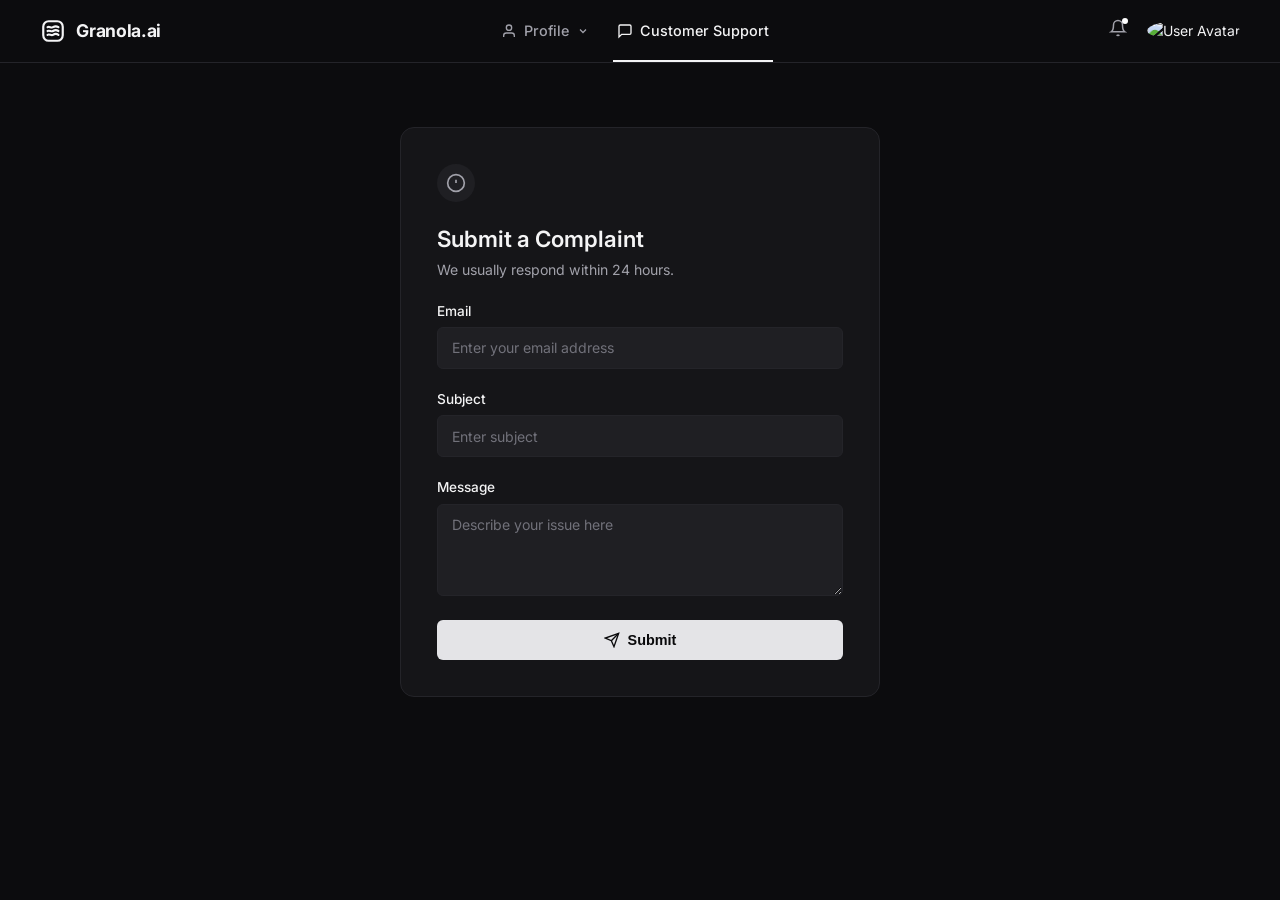
==== commit 7ba7e2c4: "commit" ====
--- a/public/index.html
+++ b/public/index.html
@@ -7,86 +7,166 @@
     <link rel="stylesheet" href="styles.css">
     <link rel="preconnect" href="https://fonts.googleapis.com">
     <link rel="preconnect" href="https://fonts.gstatic.com" crossorigin>
-    <link href="https://fonts.googleapis.com/css2?family=Inter:wght@400;500;600;700&family=Playfair+Display:ital,wght@0,500;0,600;0,700;1,400&display=swap" rel="stylesheet">
+    <link href="https://fonts.googleapis.com/css2?family=Inter:wght@400;500;600;700&display=swap" rel="stylesheet">
 </head>
 <body>
     <header class="app-header">
-        <div class="logo">
-            <a href="#" class="brand-title">Granola.ai</a>
+        <div class="brand">
+            <svg class="brand-logo" width="26" height="26" viewBox="0 0 24 24" fill="none" stroke="currentColor" stroke-width="2" stroke-linecap="round" stroke-linejoin="round">
+                <rect x="3" y="3" width="18" height="18" rx="5"></rect>
+                <path d="M7 8.5c1.5-1 3.5 1 5 0s3.5-1 5 0"></path>
+                <path d="M7 12c1.5-1 3.5 1 5 0s3.5-1 5 0"></path>
+                <path d="M7 15.5c1.5-1 3.5 1 5 0s3.5-1 5 0"></path>
+            </svg>
+            <span class="brand-title">Granola.ai</span>
         </div>
         
         <nav class="main-nav">
-            <div class="nav-item dropdown">
-                <button class="dropdown-toggle" id="profileDropdownBtn">
+            <div class="dropdown" id="profileDropdown">
+                <button class="nav-link dropdown-toggle" id="profileDropdownBtn">
+                    <svg width="16" height="16" viewBox="0 0 24 24" fill="none" stroke="currentColor" stroke-width="2"><path d="M20 21v-2a4 4 0 0 0-4-4H8a4 4 0 0 0-4 4v2"></path><circle cx="12" cy="7" r="4"></circle></svg>
                     Profile
-                    <svg class="dropdown-chevron" width="12" height="12" viewBox="0 0 24 24" fill="none" stroke="currentColor" stroke-width="2.5" stroke-linecap="round" stroke-linejoin="round"><polyline points="6 9 12 15 18 9"></polyline></svg>
+                    <svg class="chevron" width="12" height="12" viewBox="0 0 24 24" fill="none" stroke="currentColor" stroke-width="2.5"><polyline points="6 9 12 15 18 9"></polyline></svg>
                 </button>
                 <div class="dropdown-menu">
-                    <!-- The value maps to internal logic while text stays clean -->
-                    <button class="dropdown-item" onclick="selectRole('HR')">HR</button>
-                    <button class="dropdown-item" onclick="selectRole('Billing')">Billing</button>
-                    <button class="dropdown-item" onclick="selectRole('Technical')">Technical</button>
-                    <button class="dropdown-item" onclick="selectRole('Admin')">Admin</button>
+                    <button class="dropdown-item" onclick="selectRole('Admin')">Admin Oversight</button>
+                    <button class="dropdown-item" onclick="selectRole('HR')">HR Department</button>
+                    <button class="dropdown-item" onclick="selectRole('Billing')">Billing Department</button>
+                    <button class="dropdown-item" onclick="selectRole('Technical')">Technical Department</button>
                 </div>
             </div>
             
-            <button class="nav-link" id="customerSupportBtn" onclick="selectRole('Customer')">Customer Support</button>
+            <button class="nav-link active" id="customerSupportBtn" onclick="selectRole('Customer')">
+                <svg width="16" height="16" viewBox="0 0 24 24" fill="none" stroke="currentColor" stroke-width="2"><path d="M21 15a2 2 0 0 1-2 2H7l-4 4V5a2 2 0 0 1 2-2h14a2 2 0 0 1 2 2z"></path></svg>
+                Customer Support
+            </button>
         </nav>
 
-        <!-- Hidden select for full backward-compatibility with original JS logic -->
+        <div class="header-user-actions" id="headerUserActions">
+            <div class="notification-icon">
+                <svg width="18" height="18" viewBox="0 0 24 24" fill="none" stroke="currentColor" stroke-width="2"><path d="M18 8A6 6 0 0 0 6 8c0 7-3 9-3 9h18s-3-2-3-9"></path><path d="M13.73 21a2 2 0 0 1-3.46 0"></path></svg>
+                <span class="badge-dot"></span>
+            </div>
+            <div class="avatar">
+                <img src="https://images.unsplash.com/photo-1534528741775-53994a69daeb?w=100&auto=format&fit=crop&q=80" alt="User Avatar">
+            </div>
+        </div>
+
         <select id="profileSelect" onchange="switchRole()" style="display: none;">
-            <option value="Customer">Customer</option>
+            <option value="Customer" selected>Customer</option>
+            <option value="Admin">Admin</option>
             <option value="Technical">Technical</option>
             <option value="Billing">Billing</option>
             <option value="HR">HR</option>
-            <option value="Admin">Admin</option>
         </select>
     </header>
 
     <main class="container">
-        <!-- Customer View: Submit Ticket Form -->
+        <!-- Customer Complaint View -->
         <section id="customerView" class="dashboard-section active">
-            <div class="card form-card">
-                <h2>Submit a Customer Complaint / Inquiry</h2>
-                <p class="subtitle">Fill out the details below. Our AI classifier will route your issue to the correct team in real time.</p>
-                <form id="ticketForm" onsubmit="handleTicketSubmit(event)">
-                    <div class="form-group">
-                        <label for="senderEmail">Your Email</label>
-                        <input type="email" id="senderEmail" placeholder="customer@example.com" required>
+            <div class="form-wrapper">
+                <div class="card form-card">
+                    <div class="card-header-icon">
+                        <svg width="20" height="20" viewBox="0 0 24 24" fill="none" stroke="currentColor" stroke-width="2"><circle cx="12" cy="12" r="10"></circle><path d="M12 8v4m0 4h.01"></path></svg>
                     </div>
-                    <div class="form-group">
-                        <label for="subject">Subject</label>
-                        <input type="text" id="subject" placeholder="e.g., Charged twice for subscription" required>
-                    </div>
-                    <div class="form-group">
-                        <label for="body">Message / Issue Details</label>
-                        <textarea id="body" rows="5" placeholder="Describe your issue in detail..." required></textarea>
-                    </div>
-                    <button type="submit" id="submitBtn" class="btn primary-btn">
-                        <span>Send Ticket</span>
-                    </button>
-                </form>
-                <div id="submitStatus" class="status-banner"></div>
+                    <h2>Submit a Complaint</h2>
+                    <p class="subtitle">We usually respond within 24 hours.</p>
+                    
+                    <form id="ticketForm" onsubmit="handleTicketSubmit(event)">
+                        <div class="form-group">
+                            <label for="senderEmail">Email</label>
+                            <input type="email" id="senderEmail" placeholder="Enter your email address" required>
+                        </div>
+                        <div class="form-group">
+                            <label for="subject">Subject</label>
+                            <input type="text" id="subject" placeholder="Enter subject" required>
+                        </div>
+                        <div class="form-group">
+                            <label for="body">Message</label>
+                            <textarea id="body" rows="4" placeholder="Describe your issue here" required></textarea>
+                        </div>
+                        <button type="submit" id="submitBtn" class="btn primary-btn">
+                            <svg width="16" height="16" viewBox="0 0 24 24" fill="none" stroke="currentColor" stroke-width="2"><line x1="22" y1="2" x2="11" y2="13"></line><polygon points="22 2 15 22 11 13 2 9 22 2"></polygon></svg>
+                            <span>Submit</span>
+                        </button>
+                    </form>
+                    <div id="submitStatus" class="status-banner"></div>
+                </div>
             </div>
         </section>
 
-        <!-- Department Queue View -->
-        <section id="departmentView" class="dashboard-section">
-            <div class="dashboard-header">
-                <h2 id="deptTitle">Department Queue</h2>
-                <span id="ticketCountBadge" class="badge count-badge">0 Tickets</span>
+        <!-- Complaints Dashboard View (Admin / Department) -->
+        <section id="dashboardView" class="dashboard-section">
+            <div class="dashboard-top">
+                <div class="title-group">
+                    <h2 id="viewHeading">Received Complaints</h2>
+                    <p class="subtitle" id="viewSubheading">Viewing as: Admin</p>
+                </div>
+                <div class="action-group">
+                    <div class="search-box">
+                        <svg width="16" height="16" viewBox="0 0 24 24" fill="none" stroke="currentColor" stroke-width="2"><circle cx="11" cy="11" r="8"></circle><line x1="21" y1="21" x2="16.65" y2="16.65"></line></svg>
+                        <input type="text" id="searchInput" placeholder="Search by email or subject" onkeyup="filterTickets()">
+                    </div>
+                    <select class="filter-select" id="priorityFilter">
+                        <option value="all">All priorities</option>
+                        <option value="high">High Priority</option>
+                        <option value="medium">Medium Priority</option>
+                    </select>
+                </div>
             </div>
-            <div id="departmentTickets" class="tickets-grid"></div>
-        </section>
 
-        <!-- Admin Dashboard View -->
-        <section id="adminView" class="dashboard-section">
-            <div class="dashboard-header">
-                <h2>System Administrator Oversight</h2>
-                <p class="subtitle">Full ML routing transparency, confidence metrics, and category probabilities.</p>
+            <!-- Stats Overview Grid -->
+            <div class="stats-grid">
+                <div class="stat-card">
+                    <div class="stat-info">
+                        <span class="stat-label">Total Complaints</span>
+                        <span class="stat-value" id="statTotal">0</span>
+                    </div>
+                    <div class="stat-icon">
+                        <svg width="18" height="18" viewBox="0 0 24 24" fill="none" stroke="currentColor" stroke-width="2"><path d="M4 4h16c1.1 0 2 .9 2 2v12c0 1.1-.9 2-2 2H4c-1.1 0-2-.9-2-2V6c0-1.1.9-2 2-2z"></path><polyline points="22,6 12,13 2,6"></polyline></svg>
+                    </div>
+                </div>
+                <div class="stat-card">
+                    <div class="stat-info">
+                        <span class="stat-label">Open</span>
+                        <span class="stat-value" id="statOpen">0</span>
+                    </div>
+                    <div class="stat-icon">
+                        <svg width="18" height="18" viewBox="0 0 24 24" fill="none" stroke="currentColor" stroke-width="2"><circle cx="12" cy="12" r="10"></circle><circle cx="12" cy="12" r="3"></circle></svg>
+                    </div>
+                </div>
+                <div class="stat-card">
+                    <div class="stat-info">
+                        <span class="stat-label">Resolved</span>
+                        <span class="stat-value" id="statResolved">0</span>
+                    </div>
+                    <div class="stat-icon">
+                        <svg width="18" height="18" viewBox="0 0 24 24" fill="none" stroke="currentColor" stroke-width="2"><path d="M22 11.08V12a10 10 0 1 1-5.93-9.14"></path><polyline points="22 4 12 14.01 9 11.01"></polyline></svg>
+                    </div>
+                </div>
+                <div class="stat-card">
+                    <div class="stat-info">
+                        <span class="stat-label">Avg. Response</span>
+                        <span class="stat-value">3.4h</span>
+                    </div>
+                    <div class="stat-icon">
+                        <svg width="18" height="18" viewBox="0 0 24 24" fill="none" stroke="currentColor" stroke-width="2"><circle cx="12" cy="12" r="10"></circle><polyline points="12 6 12 12 16 14"></polyline></svg>
+                    </div>
+                </div>
             </div>
-            <div class="card table-card">
-                <div id="adminTableContainer"></div>
+
+            <!-- Complaints Table -->
+            <div class="table-card">
+                <div id="tableContainer"></div>
+                <div class="table-footer">
+                    <span id="footerCount">Showing 0 complaints</span>
+                    <div class="pagination">
+                        <button class="page-btn" disabled>&lt;</button>
+                        <button class="page-btn active">1</button>
+                        <button class="page-btn">2</button>
+                        <button class="page-btn">&gt;</button>
+                    </div>
+                </div>
             </div>
         </section>
     </main>
--- a/public/styles.css
+++ b/public/styles.css
@@ -1,28 +1,24 @@
-/* Granola.ai Aesthetic Theme matched directly from UI Image */
 :root {
-    --bg-main: #fcf8f2;             /* Warm soft cream main background */
-    --bg-card: #f8f3ea;             /* Slightly darker warm tone for inner cards */
-    --bg-card-hover: #f3ede2;
-    --border-color: #e8ded0;         /* Soft warm beige borders */
-    --border-focus: #c5b49e;
+    --bg-main: #0c0c0e;
+    --bg-header: #0c0c0e;
+    --bg-card: #151518;
+    --bg-input: #1f1f23;
+    --bg-input-hover: #26262b;
+    --border-color: #242429;
+    --border-focus: #3f3f46;
     
-    --text-primary: #1c1917;        /* Very dark brownish-black for text */
-    --text-secondary: #78716c;      /* Muted brown-grey subtext */
-    --text-muted: #a8a29e;
+    --text-primary: #f4f4f5;
+    --text-secondary: #a1a1aa;
+    --text-muted: #71717a;
     
-    --accent-dark: #1f1b18;         /* High-contrast dark charcoal pill/buttons */
-    --accent-dark-hover: #342e29;
+    --btn-primary-bg: #e4e4e7;
+    --btn-primary-text: #09090b;
+    --btn-primary-hover: #ffffff;
     
-    --font-heading: 'Playfair Display', Georgia, serif;
-    --font-body: 'Inter', -apple-system, BlinkMacSystemFont, sans-serif;
-    
-    --radius-sm: 8px;
-    --radius-md: 14px;
-    --radius-lg: 20px;
-    --radius-full: 9999px;
-    
-    --shadow-subtle: 0 4px 20px rgba(0, 0, 0, 0.03);
-    --shadow-card: 0 2px 10px rgba(28, 25, 23, 0.04);
+    --font-family: 'Inter', -apple-system, BlinkMacSystemFont, sans-serif;
+    --radius-sm: 6px;
+    --radius-md: 10px;
+    --radius-lg: 14px;
 }
 
 * {
@@ -34,71 +30,80 @@
 body {
     background-color: var(--bg-main);
     color: var(--text-primary);
-    font-family: var(--font-body);
-    font-size: 15px;
+    font-family: var(--font-family);
+    font-size: 14px;
     line-height: 1.5;
     -webkit-font-smoothing: antialiased;
     min-height: 100vh;
 }
 
-/* Header & Top Navigation Bar */
+/* App Header Navigation */
 .app-header {
     display: flex;
+    align-items: center;
     justify-content: space-between;
-    align-items: center;
-    padding: 1.25rem 3rem;
-    background-color: var(--bg-main);
+    padding: 0.9rem 2.5rem;
+    background-color: var(--bg-header);
     border-bottom: 1px solid var(--border-color);
 }
 
+.brand {
+    display: flex;
+    align-items: center;
+    gap: 0.65rem;
+    cursor: pointer;
+}
+
+.brand-logo {
+    color: var(--text-primary);
+}
+
 .brand-title {
-    font-family: var(--font-heading);
-    font-size: 1.6rem;
+    font-size: 1.1rem;
     font-weight: 700;
     color: var(--text-primary);
-    text-decoration: none;
     letter-spacing: -0.02em;
 }
 
 .main-nav {
     display: flex;
     align-items: center;
-    gap: 1.5rem;
-}
-
-/* Nav Item Buttons & Dropdowns */
-.nav-link, 
-.dropdown-toggle {
+    gap: 1.25rem;
+}
+
+.nav-link {
     background: transparent;
     border: none;
-    color: var(--text-primary);
-    font-family: var(--font-body);
-    font-size: 0.95rem;
+    color: var(--text-secondary);
+    font-family: var(--font-family);
+    font-size: 0.9rem;
     font-weight: 500;
     cursor: pointer;
-    padding: 0.5rem 0.75rem;
-    border-radius: var(--radius-sm);
-    transition: background-color 0.2s ease, color 0.2s ease;
-    display: flex;
-    align-items: center;
-    gap: 0.35rem;
+    padding: 0.5rem 0.25rem;
+    display: flex;
+    align-items: center;
+    gap: 0.45rem;
+    transition: color 0.15s ease;
+    position: relative;
 }
 
 .nav-link:hover, 
-.dropdown-toggle:hover {
-    background-color: var(--border-color);
+.nav-link.active {
+    color: var(--text-primary);
+}
+
+.nav-link.active::after {
+    content: '';
+    position: absolute;
+    bottom: -0.9rem;
+    left: 0;
+    right: 0;
+    height: 2px;
+    background-color: var(--text-primary);
 }
 
 .dropdown {
     position: relative;
-}
-
-.dropdown-chevron {
-    transition: transform 0.2s ease;
-}
-
-.dropdown:hover .dropdown-chevron {
-    transform: rotate(180deg);
 }
 
 .dropdown-menu {
@@ -109,10 +114,10 @@
     background-color: var(--bg-card);
     border: 1px solid var(--border-color);
     border-radius: var(--radius-md);
-    box-shadow: var(--shadow-subtle);
-    padding: 0.5rem;
-    min-width: 140px;
+    padding: 0.4rem;
+    min-width: 170px;
     z-index: 100;
+    box-shadow: 0 10px 25px rgba(0, 0, 0, 0.5);
 }
 
 .dropdown:hover .dropdown-menu {
@@ -124,23 +129,52 @@
     background: transparent;
     border: none;
     text-align: left;
-    padding: 0.6rem 1rem;
-    font-family: var(--font-body);
-    font-size: 0.9rem;
-    color: var(--text-primary);
+    padding: 0.55rem 0.85rem;
+    font-size: 0.85rem;
+    color: var(--text-secondary);
     cursor: pointer;
     border-radius: var(--radius-sm);
-    transition: background-color 0.15s ease;
+    transition: all 0.15s ease;
 }
 
 .dropdown-item:hover {
-    background-color: var(--border-color);
+    background-color: var(--bg-input);
+    color: var(--text-primary);
+}
+
+.header-user-actions {
+    display: flex;
+    align-items: center;
+    gap: 1.25rem;
+}
+
+.notification-icon {
+    position: relative;
+    color: var(--text-secondary);
+    cursor: pointer;
+}
+
+.badge-dot {
+    position: absolute;
+    top: -1px;
+    right: -1px;
+    width: 6px;
+    height: 6px;
+    background-color: #ffffff;
+    border-radius: 50%;
+}
+
+.avatar img {
+    width: 30px;
+    height: 30px;
+    border-radius: 50%;
+    object-fit: cover;
 }
 
 /* Layout Container */
 .container {
-    max-width: 960px;
-    margin: 2.5rem auto;
+    max-width: 1050px;
+    margin: 2rem auto;
     padding: 0 1.5rem;
 }
 
@@ -152,42 +186,47 @@
     display: block;
 }
 
-/* Headings matching Granola image typography */
-h1, h2, h3 {
-    font-family: var(--font-heading);
-    color: var(--text-primary);
-    letter-spacing: -0.01em;
-}
-
-h2 {
-    font-size: 1.85rem;
+/* Customer View Form Card */
+.form-wrapper {
+    display: flex;
+    justify-content: center;
+    padding-top: 2rem;
+}
+
+.form-card {
+    background-color: var(--bg-card);
+    border: 1px solid var(--border-color);
+    border-radius: var(--radius-lg);
+    padding: 2.25rem;
+    width: 100%;
+    max-width: 480px;
+}
+
+.card-header-icon {
+    width: 38px;
+    height: 38px;
+    border-radius: 50%;
+    background-color: var(--bg-input);
+    display: flex;
+    align-items: center;
+    justify-content: center;
+    color: var(--text-secondary);
+    margin-bottom: 1.25rem;
+}
+
+.form-card h2 {
+    font-size: 1.4rem;
     font-weight: 600;
-    margin-bottom: 0.5rem;
-}
-
-h3 {
-    font-size: 1.25rem;
-    font-weight: 600;
+    margin-bottom: 0.25rem;
 }
 
 .subtitle {
     color: var(--text-secondary);
-    font-size: 0.95rem;
-    margin-bottom: 1.75rem;
-}
-
-/* Card Styling */
-.card {
-    background-color: var(--bg-card);
-    border: 1px solid var(--border-color);
-    border-radius: var(--radius-lg);
-    padding: 2.5rem;
-    box-shadow: var(--shadow-card);
-}
-
-/* Form Controls */
+    font-size: 0.88rem;
+}
+
 .form-group {
-    margin-bottom: 1.25rem;
+    margin-top: 1.25rem;
     display: flex;
     flex-direction: column;
     gap: 0.4rem;
@@ -195,169 +234,246 @@
 
 label {
     font-size: 0.85rem;
-    font-weight: 600;
-    color: var(--text-secondary);
-    text-transform: uppercase;
-    letter-spacing: 0.04em;
+    font-weight: 500;
+    color: var(--text-primary);
 }
 
 input[type="text"],
 input[type="email"],
-textarea {
+textarea,
+.filter-select {
     width: 100%;
-    background-color: var(--bg-main);
-    border: 1px solid var(--border-color);
-    border-radius: var(--radius-md);
-    padding: 0.8rem 1rem;
-    font-family: var(--font-body);
-    font-size: 0.95rem;
+    background-color: var(--bg-input);
+    border: 1px solid var(--border-color);
+    border-radius: var(--radius-sm);
+    padding: 0.7rem 0.9rem;
+    font-family: var(--font-family);
+    font-size: 0.88rem;
     color: var(--text-primary);
     outline: none;
-    transition: border-color 0.2s ease, box-shadow 0.2s ease;
+    transition: all 0.15s ease;
+}
+
+input::placeholder,
+textarea::placeholder {
+    color: var(--text-muted);
 }
 
 input:focus,
 textarea:focus {
     border-color: var(--border-focus);
-    box-shadow: 0 0 0 3px rgba(197, 180, 158, 0.2);
-}
-
-/* Buttons */
+    background-color: var(--bg-input-hover);
+}
+
 .btn.primary-btn {
-    background-color: var(--accent-dark);
-    color: #ffffff;
+    width: 100%;
+    margin-top: 1.5rem;
+    background-color: var(--btn-primary-bg);
+    color: var(--btn-primary-text);
     border: none;
-    border-radius: var(--radius-full);
-    padding: 0.85rem 1.8rem;
-    font-family: var(--font-body);
-    font-size: 0.95rem;
+    border-radius: var(--radius-sm);
+    padding: 0.75rem;
+    font-size: 0.9rem;
     font-weight: 600;
     cursor: pointer;
-    transition: background-color 0.2s ease, transform 0.1s ease;
-    margin-top: 0.5rem;
+    display: flex;
+    align-items: center;
+    justify-content: center;
+    gap: 0.5rem;
+    transition: background-color 0.15s ease;
 }
 
 .btn.primary-btn:hover {
-    background-color: var(--accent-dark-hover);
-}
-
-.btn.primary-btn:disabled {
-    opacity: 0.6;
-    cursor: not-allowed;
-}
-
-/* Status Banners & Tags */
-.status-banner {
-    margin-top: 1.25rem;
-    padding: 0.85rem 1.2rem;
+    background-color: var(--btn-primary-hover);
+}
+
+/* Dashboard Header & Stats Grid */
+.dashboard-top {
+    display: flex;
+    justify-content: space-between;
+    align-items: flex-end;
+    margin-bottom: 1.5rem;
+}
+
+.action-group {
+    display: flex;
+    gap: 0.75rem;
+}
+
+.search-box {
+    position: relative;
+    display: flex;
+    align-items: center;
+    width: 260px;
+}
+
+.search-box svg {
+    position: absolute;
+    left: 0.75rem;
+    color: var(--text-muted);
+}
+
+.search-box input {
+    padding-left: 2.25rem;
+}
+
+.filter-select {
+    width: auto;
+    cursor: pointer;
+}
+
+.stats-grid {
+    display: grid;
+    grid-template-columns: repeat(4, 1fr);
+    gap: 1rem;
+    margin-bottom: 1.5rem;
+}
+
+.stat-card {
+    background-color: var(--bg-card);
+    border: 1px solid var(--border-color);
     border-radius: var(--radius-md);
-    font-size: 0.9rem;
-    display: none;
-}
-
-.status-banner.success {
+    padding: 1.25rem;
+    display: flex;
+    justify-content: space-between;
+    align-items: flex-start;
+}
+
+.stat-label {
     display: block;
-    background-color: #eef7f2;
-    color: #276749;
-    border: 1px solid #c6f6d5;
-}
-
-.status-banner.error {
-    display: block;
-    background-color: #fff5f5;
-    color: #9b2c2c;
-    border: 1px solid #fed7d7;
-}
-
-/* Department Queue Grid & Cards */
-.dashboard-header {
-    display: flex;
-    justify-content: space-between;
-    align-items: center;
-    margin-bottom: 1.5rem;
-}
-
-.tickets-grid {
-    display: grid;
-    grid-template-columns: repeat(auto-fill, minmax(280px, 1fr));
-    gap: 1.25rem;
-}
-
-.ticket-card {
+    font-size: 0.8rem;
+    color: var(--text-secondary);
+    margin-bottom: 0.35rem;
+}
+
+.stat-value {
+    font-size: 1.75rem;
+    font-weight: 700;
+    letter-spacing: -0.02em;
+}
+
+.stat-icon {
+    width: 32px;
+    height: 32px;
+    border-radius: 50%;
+    background-color: var(--bg-input);
+    display: flex;
+    align-items: center;
+    justify-content: center;
+    color: var(--text-secondary);
+}
+
+/* Complaints Table */
+.table-card {
     background-color: var(--bg-card);
     border: 1px solid var(--border-color);
     border-radius: var(--radius-md);
-    padding: 1.5rem;
-    display: flex;
-    flex-direction: column;
-    gap: 0.75rem;
-    transition: transform 0.2s ease, background-color 0.2s ease;
-}
-
-.ticket-card:hover {
-    background-color: var(--bg-card-hover);
-    transform: translateY(-2px);
-}
-
-.ticket-card .meta {
-    font-size: 0.8rem;
-    color: var(--text-secondary);
-}
-
-.ticket-card .body {
-    font-size: 0.9rem;
-    color: var(--text-primary);
-}
-
-/* Badges */
-.badge {
-    display: inline-block;
-    padding: 0.35rem 0.85rem;
-    border-radius: var(--radius-full);
-    font-size: 0.8rem;
-    font-weight: 600;
-}
-
-.count-badge {
-    background-color: var(--border-color);
-    color: var(--text-primary);
-}
-
-.confidence-tag {
-    color: var(--text-secondary);
-    font-weight: 600;
-}
-
-/* Admin Table */
-.table-card {
-    padding: 1rem;
-    overflow-x: auto;
-}
-
-.admin-table {
+    overflow: hidden;
+}
+
+.complaints-table {
     width: 100%;
     border-collapse: collapse;
     text-align: left;
+}
+
+.complaints-table th,
+.complaints-table td {
+    padding: 0.9rem 1.25rem;
+    border-bottom: 1px solid var(--border-color);
+}
+
+.complaints-table th {
+    font-size: 0.72rem;
+    font-weight: 600;
+    color: var(--text-muted);
+    text-transform: uppercase;
+    letter-spacing: 0.05em;
+}
+
+.complaints-table td {
     font-size: 0.88rem;
 }
 
-.admin-table th, 
-.admin-table td {
-    padding: 0.85rem 1rem;
-    border-bottom: 1px solid var(--border-color);
-}
-
-.admin-table th {
-    font-family: var(--font-body);
+.email-col {
+    display: flex;
+    align-items: center;
+    gap: 0.5rem;
     font-weight: 600;
-    color: var(--text-secondary);
-    text-transform: uppercase;
-    font-size: 0.75rem;
-    letter-spacing: 0.05em;
-}
-
-.prob-matrix {
-    font-family: monospace;
+}
+
+.status-dot {
+    width: 6px;
+    height: 6px;
+    background-color: var(--text-primary);
+    border-radius: 50%;
+}
+
+.subject-col {
+    font-weight: 600;
+}
+
+.preview-col {
+    color: var(--text-secondary);
+    max-width: 320px;
+    white-space: nowrap;
+    overflow: hidden;
+    text-overflow: ellipsis;
+}
+
+.time-col {
+    color: var(--text-muted);
+    font-size: 0.82rem;
+    text-align: right;
+}
+
+.table-footer {
+    display: flex;
+    justify-content: space-between;
+    align-items: center;
+    padding: 0.85rem 1.25rem;
+    background-color: var(--bg-card);
     font-size: 0.8rem;
-    color: var(--text-secondary);
+    color: var(--text-muted);
+}
+
+.pagination {
+    display: flex;
+    gap: 0.25rem;
+}
+
+.page-btn {
+    background: transparent;
+    border: 1px solid var(--border-color);
+    color: var(--text-secondary);
+    border-radius: var(--radius-sm);
+    width: 28px;
+    height: 28px;
+    cursor: pointer;
+    font-size: 0.8rem;
+    display: flex;
+    align-items: center;
+    justify-content: center;
+}
+
+.page-btn.active {
+    background-color: var(--text-primary);
+    color: var(--bg-main);
+    border-color: var(--text-primary);
+}
+
+/* Status Banners */
+.status-banner {
+    margin-top: 1rem;
+    padding: 0.75rem 0.9rem;
+    border-radius: var(--radius-sm);
+    font-size: 0.85rem;
+    display: none;
+}
+
+.status-banner.success {
+    display: block;
+    background-color: rgba(34, 197, 94, 0.1);
+    color: #4ade80;
+    border: 1px solid rgba(34, 197, 94, 0.2);
 }
